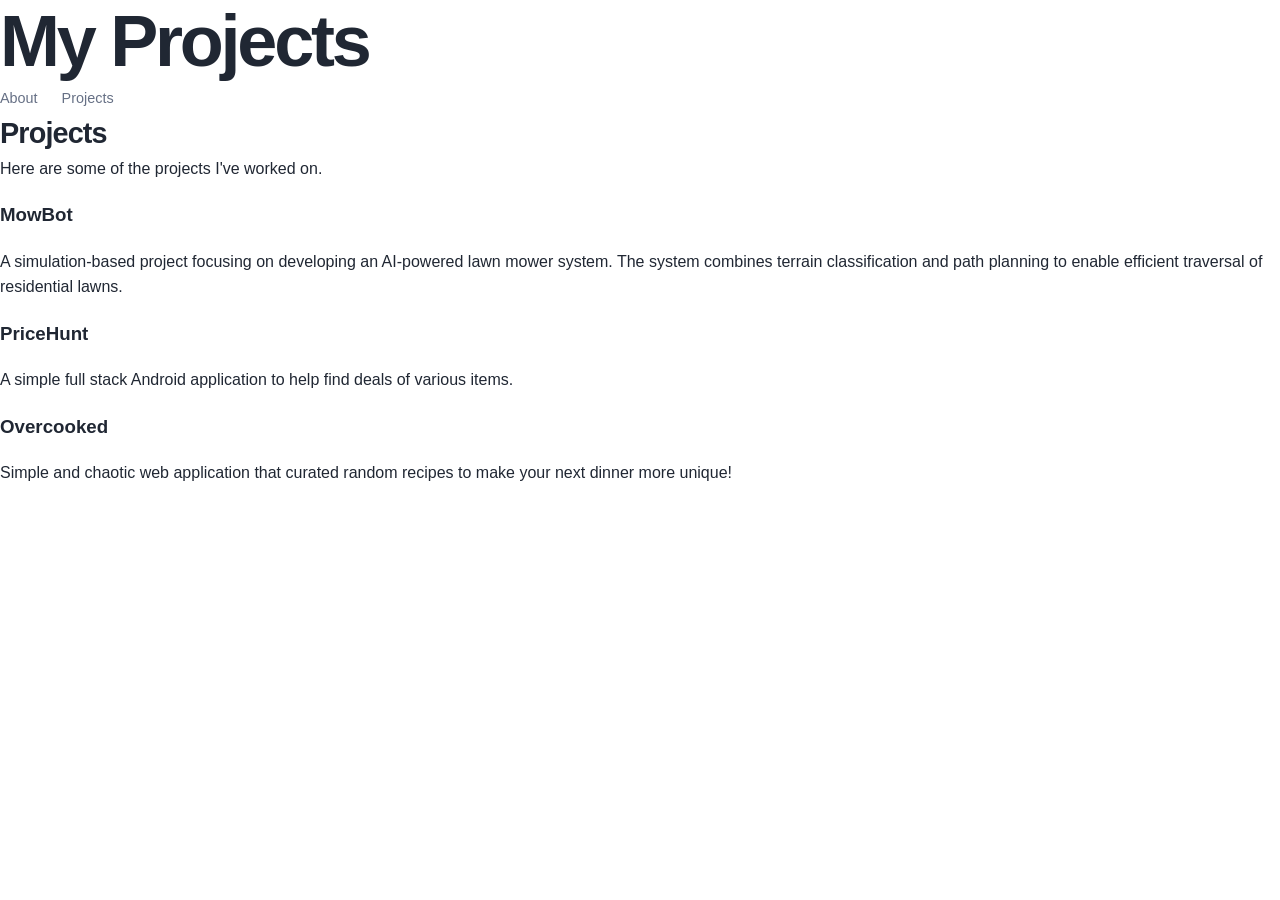
==== projects.html @ 9b9f3044 "Add files via upload" ====
<!DOCTYPE html>
<html lang="en">
<head>
    <meta charset="UTF-8">
    <meta name="viewport" content="width=device-width, initial-scale=1.0">
    <title>My Projects</title>
    <link rel="stylesheet" href="style.css">
</head>
<body>

    <header>
        <h1>My Projects</h1>

        <nav>
            <a href="index.html">About</a>
            <a href="projects.html">Projects</a>
        </nav>
    </header>

    <main>
        <h2>Projects</h2>
        <p>Here are some of the projects I've worked on.</p>

        <section class="project">
            <h3>MowBot</h3>
            <p>A simulation-based project focusing on developing an AI-powered lawn mower system. The system combines terrain classification and path planning to enable efficient traversal of residential lawns.</p>
            <!-- <a href="https://github.com/">View on GitHub</a> -->
        </section>

        <section class="project">
            <h3>PriceHunt</h3>
            <p>A simple full stack Android application to help find deals of various items.</p>
            <!-- <a href="https://github.com/">View on GitHub</a> -->
        </section>

        <section class="project">
            <h3>Overcooked</h3>
            <p>Simple and chaotic web application that curated random recipes to make your next dinner more unique!</p>
            <!-- <a href="https://github.com/em-wng/chaos/">View on GitHub</a> -->
        </section>
    </main>

</body>
</html>
---- style.css ----
/* Simple, minimal resume website */
:root {
  --background: #ffffff;
  --text: #202733;
  --muted: #667085;
  --border: #e8ebef;
  --accent: #2657a8;
}

* {
  box-sizing: border-box;
}

html {
  scroll-behavior: smooth;
}

body {
  margin: 0;
  background: var(--background);
  color: var(--text);
  font-family: -apple-system, BlinkMacSystemFont, "Segoe UI", Arial, sans-serif;
  line-height: 1.6;
}

a {
  color: inherit;
  text-decoration: none;
}

a:hover {
  color: var(--accent);
}

a:focus-visible {
  outline: 2px solid var(--accent);
  outline-offset: 4px;
}

.container {
  width: min(100% - 40px, 860px);
  margin: 0 auto;
}

.site-header {
  border-bottom: 1px solid var(--border);
}

.header-content,
.footer-content,
.section-heading {
  display: flex;
  align-items: center;
  justify-content: space-between;
  gap: 20px;
}

.header-content {
  padding: 22px 0;
}

.site-name {
  font-size: 1rem;
  font-weight: 700;
}

nav {
  display: flex;
  gap: 24px;
  color: var(--muted);
  font-size: 0.9rem;
}

.intro {
  padding: 100px 0 110px;
}

.eyebrow {
  margin: 0 0 10px;
  color: var(--accent);
  font-size: 0.85rem;
  font-weight: 600;
  letter-spacing: 0.04em;
}

h1,
h2,
p {
  margin-top: 0;
}

h1 {
  margin-bottom: 4px;
  font-size: clamp(2.7rem, 7vw, 4.5rem);
  line-height: 1.15;
  letter-spacing: -0.045em;
}

.subtitle {
  margin-bottom: 22px;
  color: var(--muted);
  font-size: 1.2rem;
}

.description {
  max-width: 500px;
  color: var(--muted);
}

.button {
  display: inline-block;
  margin-top: 16px;
  padding: 11px 18px;
  border-radius: 6px;
  background: var(--text);
  color: #ffffff;
  font-size: 0.9rem;
  font-weight: 600;
  transition: background-color 0.2s ease;
}

.button:hover {
  background: var(--accent);
  color: #ffffff;
}

.resume-section {
  padding-bottom: 100px;
}

.section-heading {
  margin-bottom: 22px;
}

h2 {
  margin-bottom: 0;
  font-size: 1.8rem;
  letter-spacing: -0.03em;
}

.text-link,
.preview-note a {
  color: var(--accent);
}

.text-link {
  font-size: 0.9rem;
  font-weight: 600;
}

.resume-preview {
  display: block;
  width: 100%;
  height: 760px;
  border: 1px solid var(--border);
  border-radius: 6px;
  background: #f7f8fa;
}

.preview-note {
  margin-top: 12px;
  color: var(--muted);
  font-size: 0.85rem;
}

.site-footer {
  padding: 28px 0;
  border-top: 1px solid var(--border);
  color: var(--muted);
  font-size: 0.85rem;
}

@media (max-width: 600px) {
  .header-content,
  .footer-content {
    align-items: flex-start;
    flex-direction: column;
    gap: 12px;
  }

  nav {
    gap: 18px;
  }

  .intro {
    padding: 76px 0 88px;
  }

  .section-heading {
    align-items: flex-start;
    flex-direction: column;
    gap: 12px;
  }

  .resume-preview {
    height: 520px;
  }

  .project {
    padding: 20px 0;
    border-bottom: 1px solid #ddd;
}

.project h3 {
    margin-bottom: 8px;
}

.project p {
    color: #666;
    line-height: 1.6;
}

.project a {
    color: #333;
    text-decoration: underline;
}

.project a:hover {
    color: #007bff;
}
}
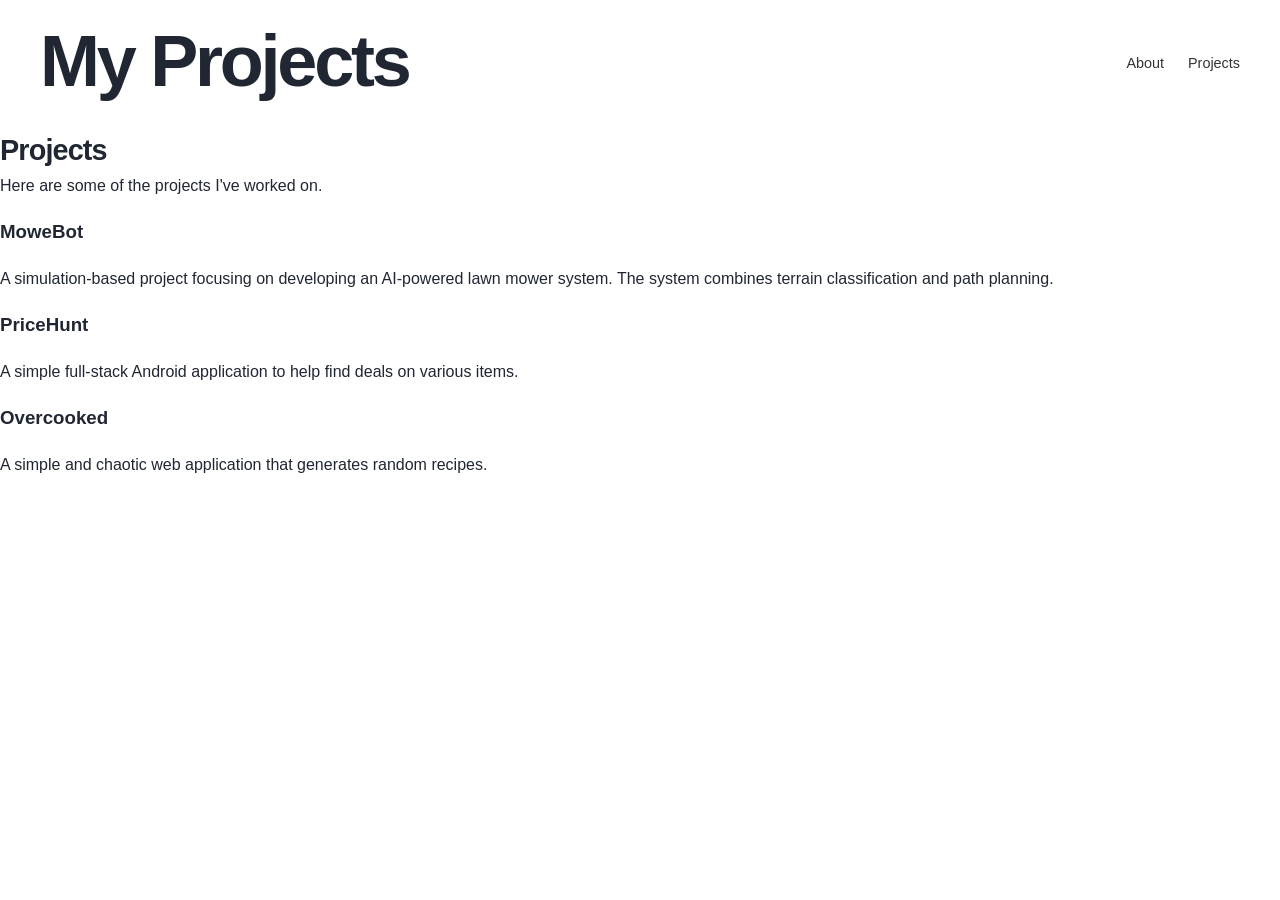
==== commit 538a4209: "Refactor projects.html for improved layout Updated project layout and structure with a grid format." ====
--- a/projects.html
+++ b/projects.html
@@ -17,28 +17,39 @@
         </nav>
     </header>
 
-    <main>
-        <h2>Projects</h2>
-        <p>Here are some of the projects I've worked on.</p>
+    <main class="projects-main">
+    <h2>Projects</h2>
+    <p>Here are some of the projects I've worked on.</p>
+
+    <div class="project-grid">
 
         <section class="project">
-            <h3>MowBot</h3>
-            <p>A simulation-based project focusing on developing an AI-powered lawn mower system. The system combines terrain classification and path planning to enable efficient traversal of residential lawns.</p>
-            <!-- <a href="https://github.com/">View on GitHub</a> -->
+            <h3>MoweBot</h3>
+            <p>
+                A simulation-based project focusing on developing
+                an AI-powered lawn mower system. The system
+                combines terrain classification and path planning.
+            </p>
         </section>
 
         <section class="project">
             <h3>PriceHunt</h3>
-            <p>A simple full stack Android application to help find deals of various items.</p>
-            <!-- <a href="https://github.com/">View on GitHub</a> -->
+            <p>
+                A simple full-stack Android application
+                to help find deals on various items.
+            </p>
         </section>
 
         <section class="project">
             <h3>Overcooked</h3>
-            <p>Simple and chaotic web application that curated random recipes to make your next dinner more unique!</p>
-            <!-- <a href="https://github.com/em-wng/chaos/">View on GitHub</a> -->
+            <p>
+                A simple and chaotic web application
+                that generates random recipes.
+            </p>
         </section>
-    </main>
+
+    </div>
+</main>
 
 </body>
-</html>+</html>
--- a/style.css
+++ b/style.css
@@ -64,11 +64,27 @@
   font-weight: 700;
 }
 
+header {
+    display: flex;
+    justify-content: space-between;
+    align-items: center;
+    padding: 20px 40px;
+}
+
 nav {
   display: flex;
   gap: 24px;
   color: var(--muted);
   font-size: 0.9rem;
+}
+
+nav a {
+    text-decoration: none;
+    color: #333;
+}
+
+nav a:hover {
+    text-decoration: underline;
 }
 
 .intro {
@@ -196,6 +212,13 @@
     height: 520px;
   }
 
+  main {
+    max-width: 800px;
+    margin: 60px auto;
+    text-align: center;
+    padding: 0 20px;
+}
+  
   .project {
     padding: 20px 0;
     border-bottom: 1px solid #ddd;
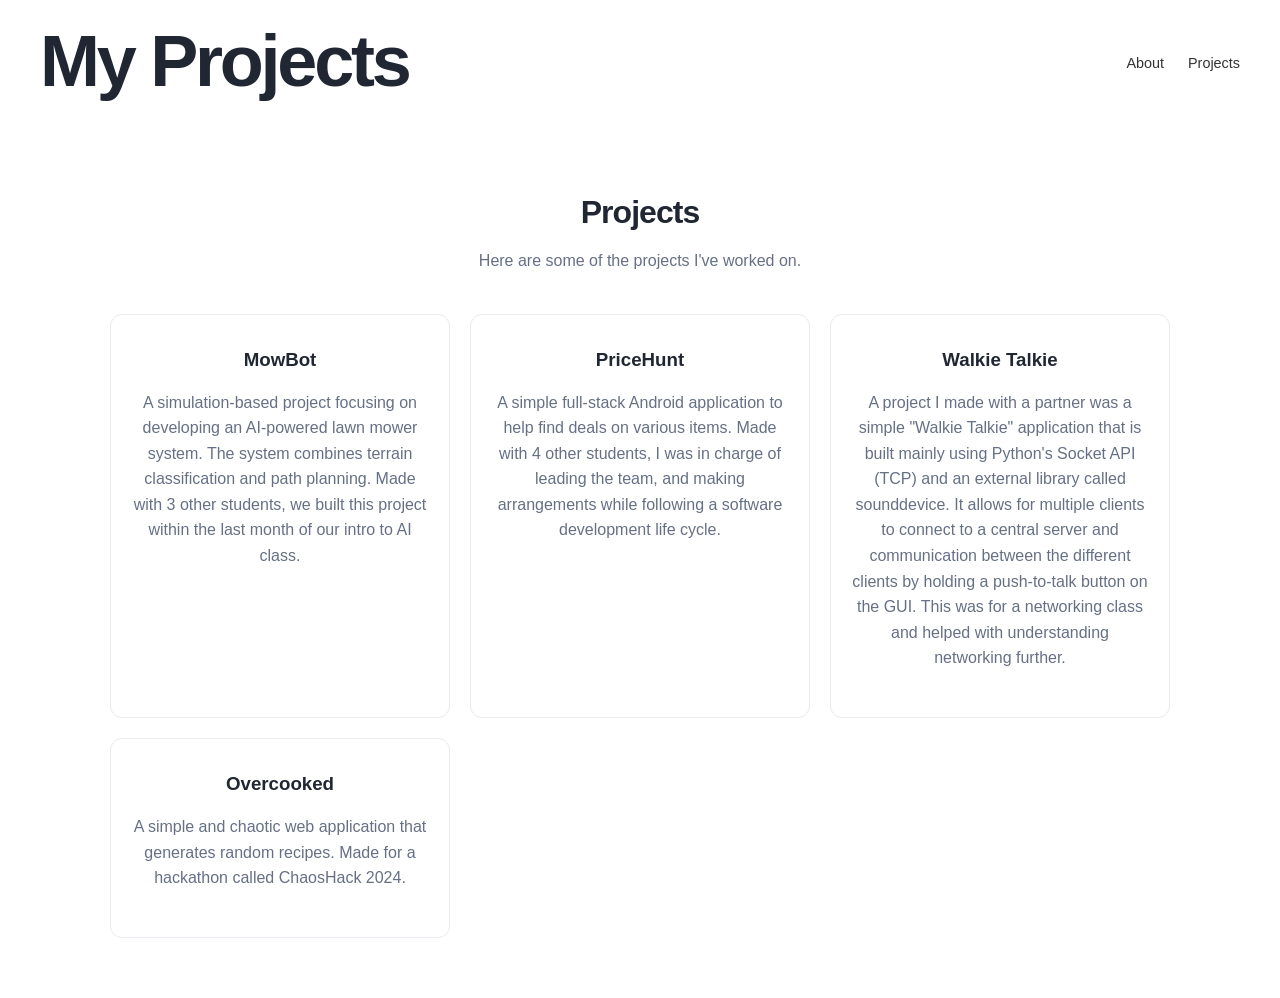
==== commit 3e6852b8: "Revise project details and add new projects Updated project descriptions and added new project detai" ====
--- a/projects.html
+++ b/projects.html
@@ -24,11 +24,13 @@
     <div class="project-grid">
 
         <section class="project">
-            <h3>MoweBot</h3>
+            <h3>MowBot</h3>
             <p>
                 A simulation-based project focusing on developing
                 an AI-powered lawn mower system. The system
                 combines terrain classification and path planning.
+                Made with 3 other students, we built this project within 
+                the last month of our intro to AI class.
             </p>
         </section>
 
@@ -36,15 +38,30 @@
             <h3>PriceHunt</h3>
             <p>
                 A simple full-stack Android application
-                to help find deals on various items.
+                to help find deals on various items. 
+                Made with 4 other students, I was in charge of leading
+                the team, and making arrangements while following
+                a software development life cycle.
             </p>
         </section>
 
         <section class="project">
+            <h3>Walkie Talkie</h3>
+            <p>
+                A project I made with a partner was a simple "Walkie Talkie" application that is built mainly using 
+                Python's Socket API (TCP) and an external library called sounddevice. 
+                It allows for multiple clients to connect to a central server and 
+                communication between the different clients by holding a push-to-talk button on the GUI.
+                This was for a networking class and helped with understanding networking further.
+            </p>
+        </section>
+        
+        <section class="project">
             <h3>Overcooked</h3>
             <p>
                 A simple and chaotic web application
-                that generates random recipes.
+                that generates random recipes. 
+                Made for a hackathon called ChaosHack 2024.
             </p>
         </section>
 
--- a/style.css
+++ b/style.css
@@ -186,59 +186,99 @@
   font-size: 0.85rem;
 }
 
+/* Mobile styling for resume page */
 @media (max-width: 600px) {
-  .header-content,
-  .footer-content {
-    align-items: flex-start;
-    flex-direction: column;
-    gap: 12px;
-  }
-
-  nav {
-    gap: 18px;
-  }
-
-  .intro {
-    padding: 76px 0 88px;
-  }
-
-  .section-heading {
-    align-items: flex-start;
-    flex-direction: column;
-    gap: 12px;
-  }
-
-  .resume-preview {
-    height: 520px;
-  }
-
-  main {
-    max-width: 800px;
+    .header-content,
+    .footer-content {
+        align-items: flex-start;
+        flex-direction: column;
+        gap: 12px;
+    }
+
+    nav {
+        gap: 18px;
+    }
+
+    .intro {
+        padding: 76px 0 88px;
+    }
+
+    .section-heading {
+        align-items: flex-start;
+        flex-direction: column;
+        gap: 12px;
+    }
+
+    .resume-preview {
+        height: 520px;
+    }
+}
+
+/* PROJECTS PAGE */
+
+/* Center the projects section */
+.projects-main {
+    max-width: 1100px;
     margin: 60px auto;
+    padding: 0 20px;
     text-align: center;
-    padding: 0 20px;
-}
-  
-  .project {
-    padding: 20px 0;
-    border-bottom: 1px solid #ddd;
+}
+
+.projects-main h2 {
+    font-size: 32px;
+    margin-bottom: 10px;
+}
+
+.projects-main > p {
+    color: var(--muted);
+    margin-bottom: 40px;
+}
+
+/* Arrange projects in a grid */
+.project-grid {
+    display: grid;
+    grid-template-columns: repeat(3, minmax(0, 1fr));
+    gap: 20px;
+}
+
+/* Style each project box */
+.project {
+    border: 1px solid var(--border);
+    border-radius: 12px;
+    padding: 30px 20px;
+    text-align: center;
+    background-color: #fff;
+    transition: transform 0.2s ease, box-shadow 0.2s ease;
 }
 
 .project h3 {
-    margin-bottom: 8px;
+    margin-top: 0;
+    margin-bottom: 15px;
 }
 
 .project p {
-    color: #666;
+    color: var(--muted);
     line-height: 1.6;
 }
 
 .project a {
-    color: #333;
+    color: var(--text);
     text-decoration: underline;
 }
 
 .project a:hover {
-    color: #007bff;
-}
-}
+    color: var(--accent);
+}
+
+/* Hover effect for project boxes */
+.project:hover {
+    transform: translateY(-5px);
+    box-shadow: 0 8px 20px rgba(0, 0, 0, 0.08);
+}
+
+/* Responsive projects grid */
+@media (max-width: 768px) {
+    .project-grid {
+        grid-template-columns: 1fr;
+    }
+}
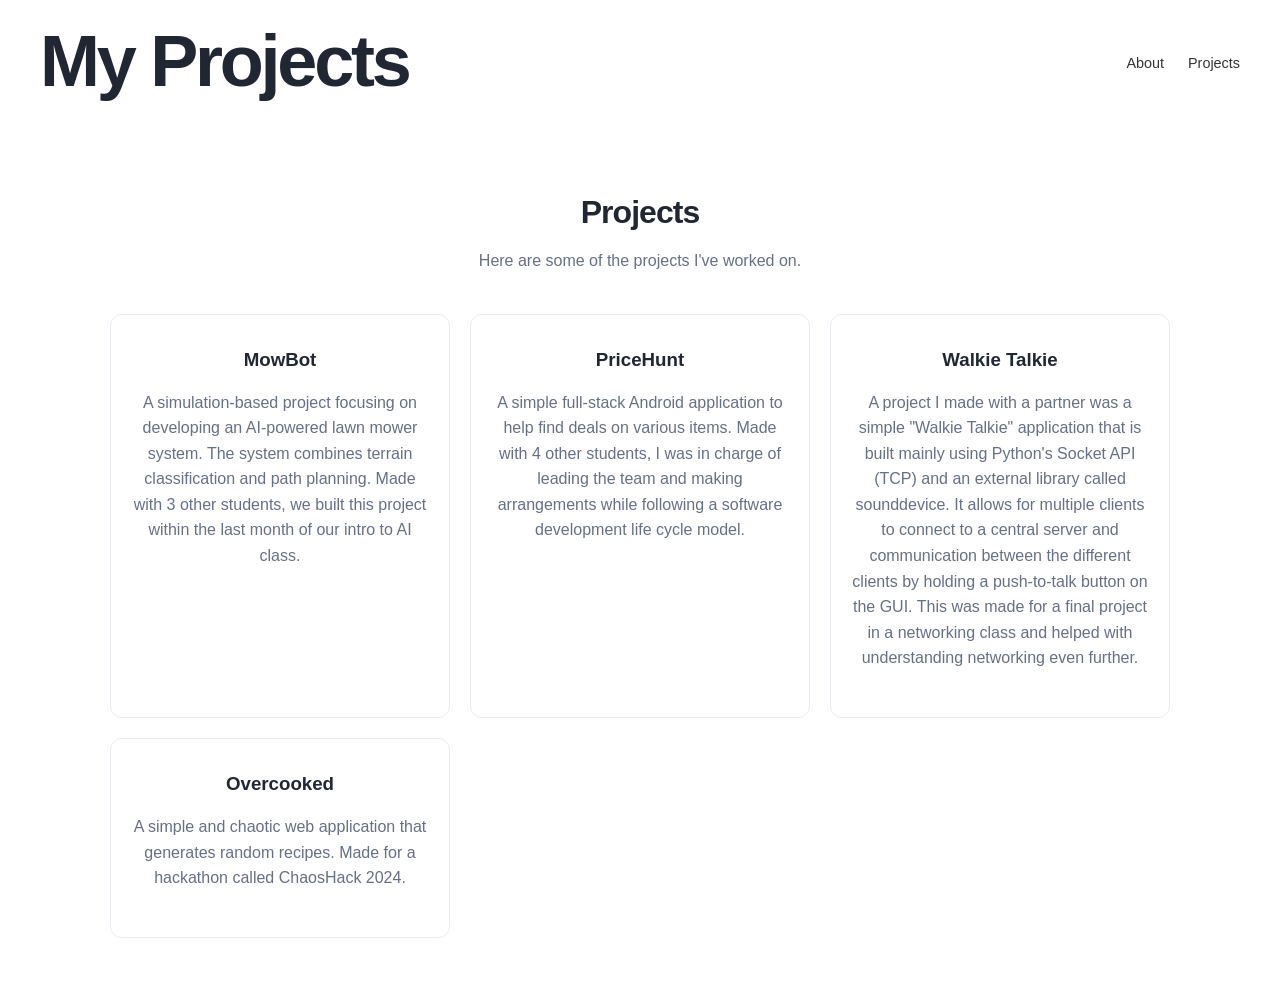
==== commit c05d7f0a: "Update projects.html" ====
--- a/projects.html
+++ b/projects.html
@@ -40,8 +40,8 @@
                 A simple full-stack Android application
                 to help find deals on various items. 
                 Made with 4 other students, I was in charge of leading
-                the team, and making arrangements while following
-                a software development life cycle.
+                the team and making arrangements while following
+                a software development life cycle model.
             </p>
         </section>
 
@@ -52,7 +52,8 @@
                 Python's Socket API (TCP) and an external library called sounddevice. 
                 It allows for multiple clients to connect to a central server and 
                 communication between the different clients by holding a push-to-talk button on the GUI.
-                This was for a networking class and helped with understanding networking further.
+                This was made for a final project in 
+                a networking class and helped with understanding networking even further.
             </p>
         </section>
         
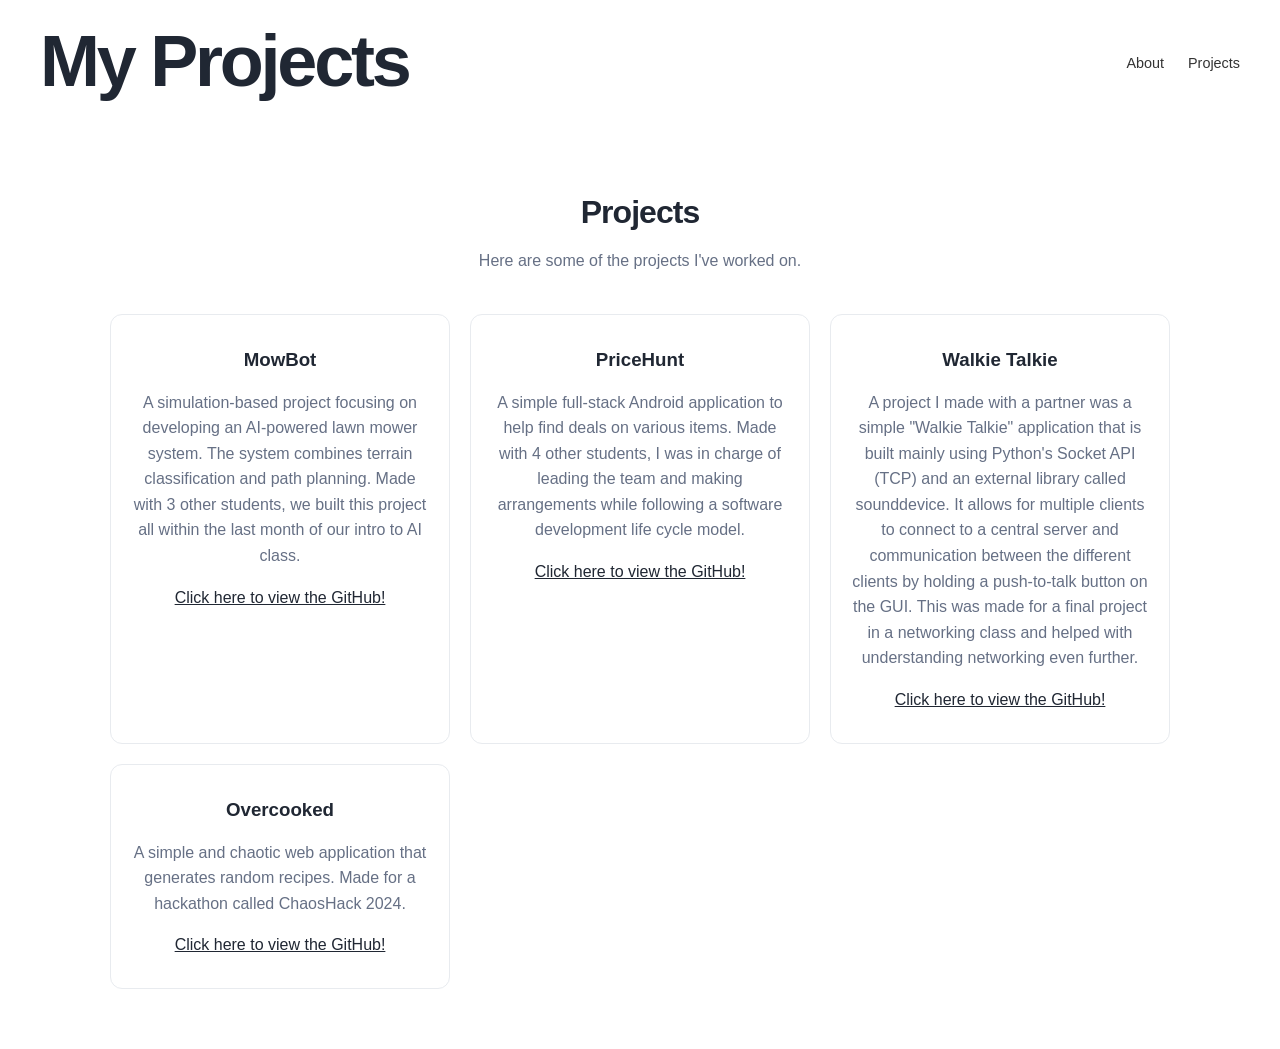
==== commit 7ecbb6a1: "Update projects.html" ====
--- a/projects.html
+++ b/projects.html
@@ -29,9 +29,10 @@
                 A simulation-based project focusing on developing
                 an AI-powered lawn mower system. The system
                 combines terrain classification and path planning.
-                Made with 3 other students, we built this project within 
+                Made with 3 other students, we built this project all within 
                 the last month of our intro to AI class.
             </p>
+            <a href="https://github.com/usyal/MowBot/" target="_blank">Click here to view the GitHub!</a>
         </section>
 
         <section class="project">
@@ -43,6 +44,7 @@
                 the team and making arrangements while following
                 a software development life cycle model.
             </p>
+            <a href="https://github.com/CMPT276-PriceHunt/CMPT276-PriceHuntApp/" target="_blank">Click here to view the GitHub!</a>
         </section>
 
         <section class="project">
@@ -55,6 +57,7 @@
                 This was made for a final project in 
                 a networking class and helped with understanding networking even further.
             </p>
+            <a href="https://github.com/Willy-Ho/CMPT_371_WalkieTalkie/" target="_blank">Click here to view the GitHub!</a>
         </section>
         
         <section class="project">
@@ -64,6 +67,7 @@
                 that generates random recipes. 
                 Made for a hackathon called ChaosHack 2024.
             </p>
+            <a href="https://github.com/em-wng/chaos/" target="_blank">Click here to view the GitHub!</a>
         </section>
 
     </div>
